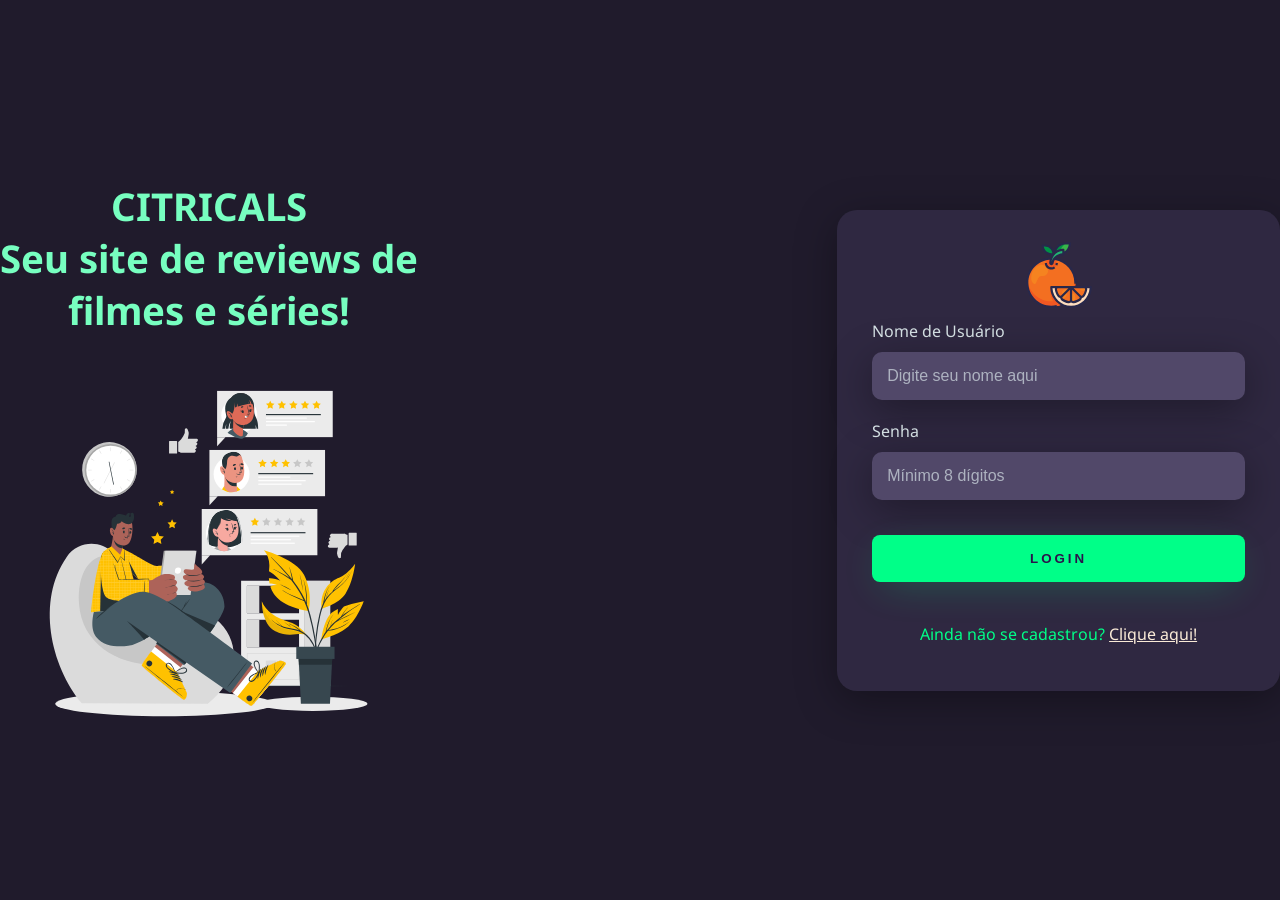
==== index.html @ 67b0f11c "Rename Login-page.html to index.html" ====
<!DOCTYPE html>
<html lang="pt-br">
<head>
    <meta charset="UTF-8">
    <meta http-equiv="X-UA-Compatible" content="IE=edge">
    <meta name="viewport" content="width=device-width, initial-scale=1.0">
    <link rel="stylesheet" href="style.css">
    <link rel="shortcut icon" href="orange_food_fruit_icon_182571.svg" type="image/x-icon">
    <title>Login Page</title>
</head>
<body>
   <div class="main-login">
    <div class="left-login">
        <h1><center>CITRICALS<br> Seu site de reviews de filmes e séries!</center></h1>
        <img src="login-page-image.svg" class="left-login-image" alt="animação da página de login">
    </div>
    <div class="right-login"></div>
    <div class="card-login">
       <img src="orange_food_fruit_icon_182571.svg" alt="icon do site">
        <div class="textfield">
            <label for="usuario">Nome de Usuário</label>
            <input type="text" name="usuario" placeholder="Digite seu nome aqui" minlength="5" required>
        </div>
        <div class="textfield">
            <label for="senha">Senha</label>
            <input type="password" name="senha" placeholder="Mínimo 8 dígitos" minlength="8" required>
        </div>
        <button class="btn-login">Login</button>
        <div class="submit">
            <p class="sign">Ainda não se cadastrou? <a href="sign-here.html" class="sign-here">Clique aqui!</a></p>
        </div>
    </div>
   </div>
</body>
</html>
---- style.css ----
@import url('https://fonts.googleapis.com/css2?family=Noto+Sans&display=swap');

body {
    margin: 0;
    font-family: 'Noto Sans', sans-serif;
}

body * {
    box-sizing: border-box;
}

.main-login {
    width: 100vw;
    height: 100vh;
    background-color: #201b2c;
    display: flex;
    justify-content: center;
    align-items: center;
}

.left-login {
    width: 50vw;
    height: 100vh;
    display: flex;
    justify-content: center;
    align-items: center;
    flex-direction: column;
}

.left-login > h1 {
    font-size: 3vw;
    color: #77ffc0;
}

.left-login-image {
    width: 30vw;
}

.right-login {
    width: 50vw;
    height: 100vh;
    display: flex;
    justify-content: center;
    align-items: center;  
}

.card-login {
    width: 50%;
    display: flex;
    justify-content: center;
    align-items: center;
    flex-direction: column;
    padding: 30px 35px;
    background: #2f2841;
    border-radius: 20px;
    box-shadow: 0px 10px 40px #00000056;
}

.card-login > img {
    max-width: 70px;
}

.textfield {
    width: 100%;
    display: flex;
    flex-direction: column;
    align-items: flex-start;
    justify-content: center;
    margin: 10px 0px;
}

.textfield > input {
    width: 100%;
    border: none;
    border-radius: 10px;
    padding: 15px;
    background: #514869;
    color: #f0ffffde;
    font-size: 12pt;
    box-shadow: 0px 10px 40px #00000056;
    outline: none;
    box-sizing: border-box;
}

.textfield > label {
    color: #f0ffffde;
    margin-bottom: 10px;
}

.textfield > input::placeholder {
    color: #f0ffff94;
}

.btn-login {
    width: 100%;
    padding: 16px 0px;
    margin: 25px;
    border: none;
    border-radius: 8px;
    outline: none;
    text-transform: uppercase;
    font-weight: 800;
    letter-spacing: 3px;
    color: #2b134b;
    background-color: #00ff88;
    cursor: pointer;
    box-shadow: 0px 10px 40px -12px #00ff8052;
}

.submit {
    margin: 0;
}

.submit p {
    color: #00ff88;
}
.submit a {
    color: antiquewhite;
}

@media only screen and (max-width: 950px) {
    .card-login {
        width: 86%;
    }
}

@media only screen and (max-width: 600px) {
    .main-login {
        flex-direction: column;
    }
    .left-login > h1 {
        display: none;
    }

    .left-login {
        width: 100%;
        height: auto;
    }

    .right-login {
        width: 100%;
        height: auto;
    }
    
    .right-login-image {
        width: 50vw;
    }

    .card-login {
        width: 90;
    }
}
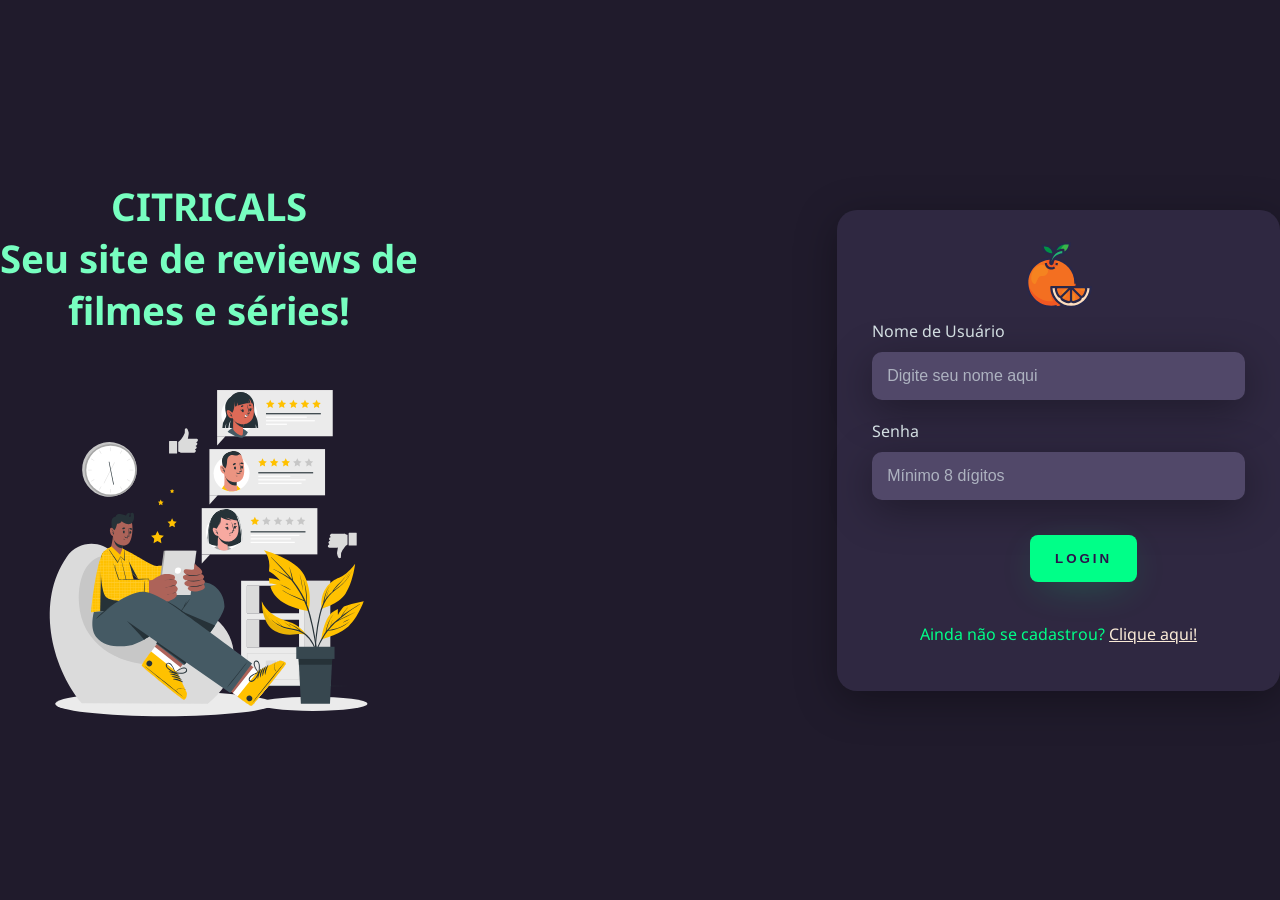
==== commit 23332655: "Update index.html" ====
--- a/index.html
+++ b/index.html
@@ -25,7 +25,7 @@
             <label for="senha">Senha</label>
             <input type="password" name="senha" placeholder="Mínimo 8 dígitos" minlength="8" required>
         </div>
-        <button class="btn-login">Login</button>
+        <a href="menu.html"><button class="btn-login">Login</button></a>
         <div class="submit">
             <p class="sign">Ainda não se cadastrou? <a href="sign-here.html" class="sign-here">Clique aqui!</a></p>
         </div>
